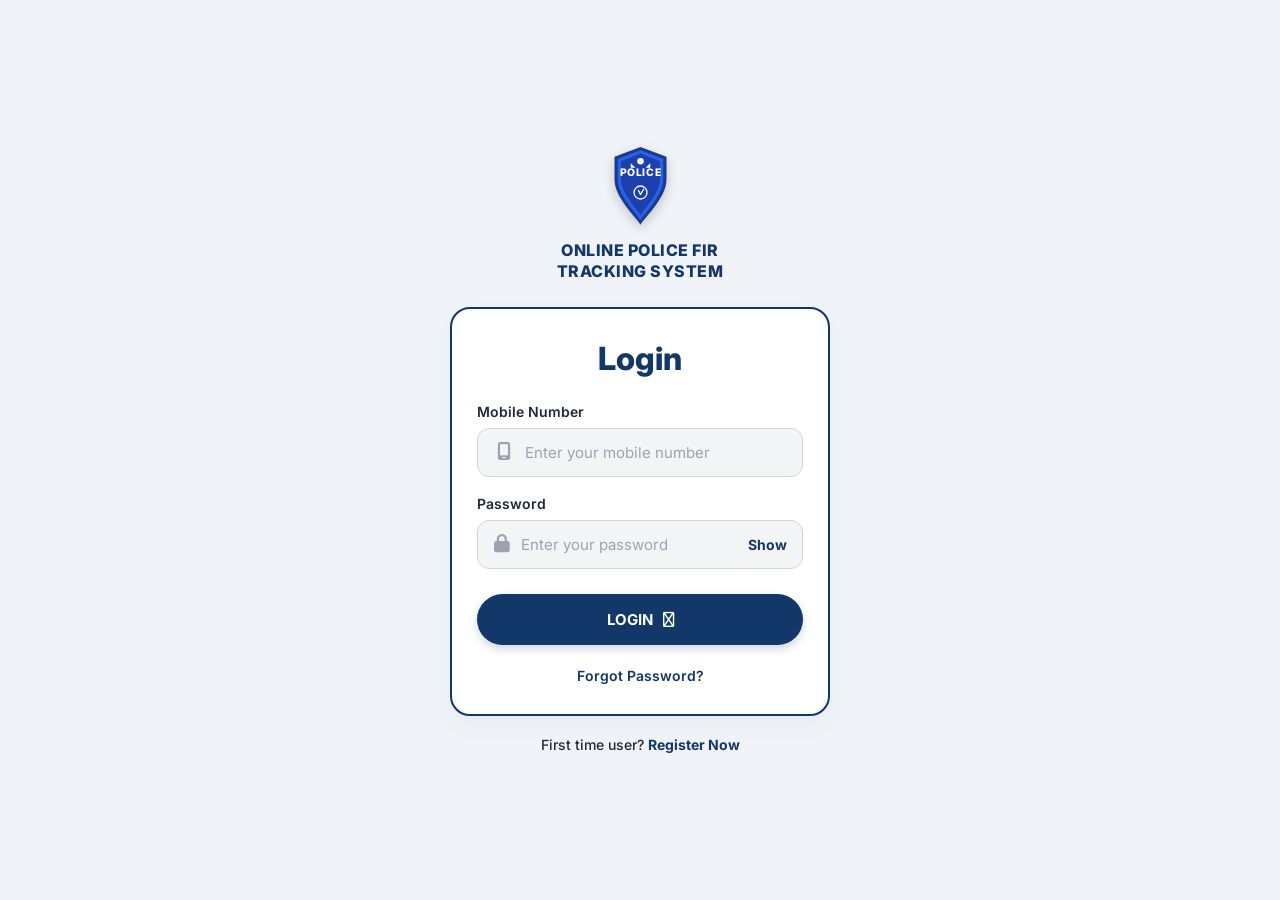
==== index.html @ 294a9d05 "Initial commit: Add FIR Tracking System login UI Design" ====
<!DOCTYPE html>
<html lang="en">
<head>
    <meta charset="UTF-8">
    <meta name="viewport" content="width=device-width, initial-scale=1.0">
    <title>Online Police FIR Tracking System - Login</title>
    <meta name="description" content="Login portal for the Online Police FIR Tracking System">
    <link rel="stylesheet" href="styles.css">
    <link href="https://fonts.googleapis.com/css2?family=Inter:wght@400;500;600;700;800&display=swap" rel="stylesheet">
    <link rel="stylesheet" href="https://cdnjs.cloudflare.com/ajax/libs/font-awesome/6.4.0/css/all.min.css">
</head>
<body>
    <div class="container">
        <div class="logo-section">
            <svg class="badge" viewBox="0 0 100 120" fill="none" xmlns="http://www.w3.org/2000/svg">
                <path d="M50 0L90 15V50C90 80 50 115 50 120C50 115 10 80 10 50V15L50 0Z" fill="#1e3a8a"/>
                <path d="M50 5L85 18.5V50C85 76.5 50 108 50 113C50 108 15 76.5 15 50V18.5L50 5Z" fill="#2563eb"/>
                <path d="M50 10L80 22V50C80 73 50 101 50 106C50 101 20 73 20 50V22L50 10Z" fill="#1e40af"/>
                <text x="50" y="45" font-family="Inter" font-weight="800" font-size="16" fill="white" text-anchor="middle" letter-spacing="1">POLICE</text>
                <circle cx="50" cy="70" r="10" stroke="white" stroke-width="2"/>
                <path d="M47 67L50 73L55 65" stroke="white" stroke-width="2" stroke-linecap="round" stroke-linejoin="round"/>
                <path d="M35 25L42 32L35 32Z" fill="white"/>
                <path d="M65 25L58 32L65 32Z" fill="white"/>
                <circle cx="50" cy="22" r="5" fill="white"/>
            </svg>
            <h1>ONLINE POLICE FIR<br>TRACKING SYSTEM</h1>
        </div>

        <div class="login-card">
            <h2>Login</h2>
            
            <form>
                <div class="input-group">
                    <label>Mobile Number</label>
                    <div class="input-wrapper">
                        <i class="fa-solid fa-mobile-screen"></i>
                        <input type="tel" placeholder="Enter your mobile number" aria-label="Mobile Number">
                    </div>
                </div>

                <div class="input-group">
                    <label>Password</label>
                    <div class="input-wrapper">
                        <i class="fa-solid fa-lock"></i>
                        <input type="password" placeholder="Enter your password" aria-label="Password">
                        <span class="show-password">Show</span>
                    </div>
                </div>

                <button type="button" class="login-btn">LOGIN <i class="fa-solid fa-arrow-right"></i></button>
                
                <a href="#" class="forgot-password">Forgot Password?</a>
            </form>
        </div>

        <div class="register-link">
            First time user? <a href="#">Register Now</a>
        </div>
    </div>
</body>
</html>
---- styles.css ----
:root {
    --primary-color: #123769; /* Dark blue matching design */
    --bg-color: #f0f4f9; /* Light grey-blue background */
    --text-color: #1f2937;
    --border-color: #d1d5db;
    --input-bg: #f3f4f6;
    --white: #ffffff;
}

* {
    margin: 0;
    padding: 0;
    box-sizing: border-box;
    font-family: 'Inter', sans-serif;
}

body {
    background-color: var(--bg-color);
    display: flex;
    justify-content: center;
    align-items: center;
    min-height: 100vh;
}

.container {
    width: 100%;
    max-width: 420px;
    padding: 20px;
    display: flex;
    flex-direction: column;
    align-items: center;
}

.logo-section {
    text-align: center;
    margin-bottom: 25px;
    display: flex;
    flex-direction: column;
    align-items: center;
}

.badge {
    width: 65px;
    height: auto;
    margin-bottom: 15px;
    filter: drop-shadow(0px 4px 6px rgba(0, 0, 0, 0.2));
}

h1 {
    color: var(--primary-color);
    font-size: 16px;
    font-weight: 800;
    line-height: 1.3;
    text-align: center;
    letter-spacing: 0.5px;
}

.login-card {
    background: var(--white);
    width: 100%;
    border-radius: 20px;
    border: 2px solid var(--primary-color);
    padding: 30px 25px;
    box-shadow: 0 10px 25px rgba(0,0,0,0.04);
    margin-bottom: 20px;
}

h2 {
    color: var(--primary-color);
    font-size: 32px;
    font-weight: 800;
    text-align: center;
    margin-bottom: 25px;
}

.input-group {
    margin-bottom: 18px;
}

.input-group label {
    display: block;
    color: var(--text-color);
    font-size: 14px;
    font-weight: 600;
    margin-bottom: 8px;
}

.input-wrapper {
    position: relative;
    display: flex;
    align-items: center;
    background: var(--input-bg);
    border: 1px solid var(--border-color);
    border-radius: 12px;
    padding: 0 15px;
    transition: all 0.2s ease;
}

.input-wrapper:focus-within {
    border-color: var(--primary-color);
    box-shadow: 0 0 0 2px rgba(18, 55, 105, 0.1);
    background: var(--white);
}

.input-wrapper i {
    color: #9ca3af;
    font-size: 18px;
    width: 24px;
    display: flex;
    justify-content: center;
}

.input-wrapper input {
    width: 100%;
    background: transparent;
    border: none;
    padding: 14px 10px;
    font-size: 15px;
    color: var(--text-color);
    outline: none;
}

.input-wrapper input::placeholder {
    color: #9ca3af;
    font-weight: 400;
}

.show-password {
    color: var(--primary-color);
    font-size: 14px;
    font-weight: 700;
    cursor: pointer;
    user-select: none;
    padding-left: 10px;
}

.login-btn {
    width: 100%;
    background: var(--primary-color);
    color: var(--white);
    border: none;
    border-radius: 30px;
    padding: 16px;
    font-size: 15px;
    font-weight: 700;
    cursor: pointer;
    display: flex;
    justify-content: center;
    align-items: center;
    gap: 10px;
    margin-top: 25px;
    transition: all 0.3s ease;
    box-shadow: 0 4px 10px rgba(18, 55, 105, 0.2);
}

.login-btn:hover {
    background: #0d284d;
    transform: translateY(-2px);
    box-shadow: 0 6px 15px rgba(18, 55, 105, 0.3);
}

.login-btn .fa-arrow-right {
    font-weight: 300;
}

.forgot-password {
    display: block;
    text-align: center;
    color: var(--primary-color);
    text-decoration: none;
    font-size: 14px;
    font-weight: 600;
    margin-top: 22px;
}

.forgot-password:hover {
    text-decoration: underline;
}

.register-link {
    text-align: center;
    color: var(--text-color);
    font-size: 14px;
    font-weight: 500;
}

.register-link a {
    color: var(--primary-color);
    text-decoration: none;
    font-weight: 700;
}

.register-link a:hover {
    text-decoration: underline;
}
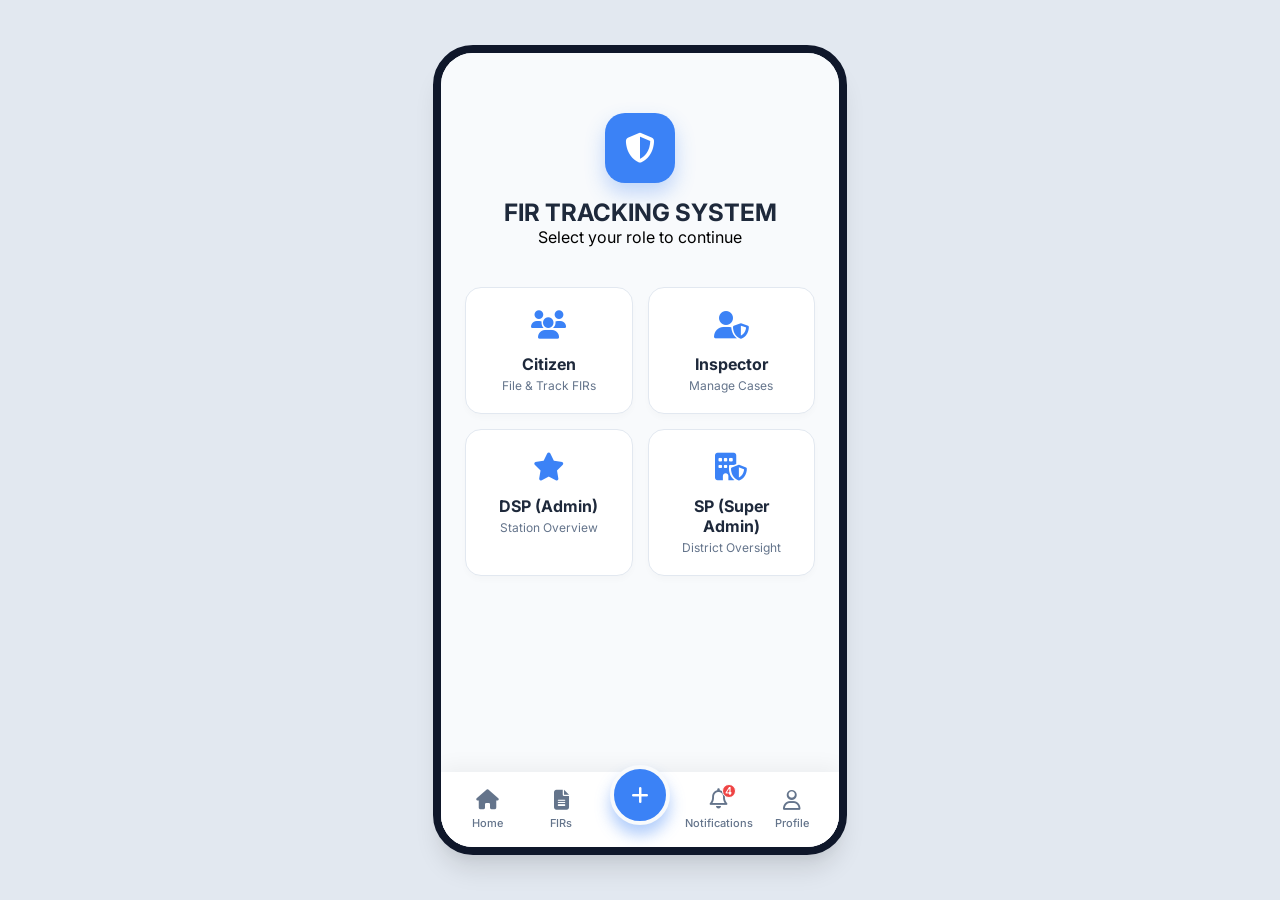
==== commit 4553aad9: "Complete FIR tracking UI SPA implementation" ====
--- a/index.html
+++ b/index.html
@@ -2,60 +2,390 @@
 <html lang="en">
 <head>
     <meta charset="UTF-8">
-    <meta name="viewport" content="width=device-width, initial-scale=1.0">
-    <title>Online Police FIR Tracking System - Login</title>
-    <meta name="description" content="Login portal for the Online Police FIR Tracking System">
-    <link rel="stylesheet" href="styles.css">
+    <meta name="viewport" content="width=device-width, initial-scale=1.0, maximum-scale=1.0, user-scalable=no">
+    <title>FIR Tracking System</title>
     <link href="https://fonts.googleapis.com/css2?family=Inter:wght@400;500;600;700;800&display=swap" rel="stylesheet">
     <link rel="stylesheet" href="https://cdnjs.cloudflare.com/ajax/libs/font-awesome/6.4.0/css/all.min.css">
+    <link rel="stylesheet" href="styles.css">
 </head>
 <body>
-    <div class="container">
-        <div class="logo-section">
-            <svg class="badge" viewBox="0 0 100 120" fill="none" xmlns="http://www.w3.org/2000/svg">
-                <path d="M50 0L90 15V50C90 80 50 115 50 120C50 115 10 80 10 50V15L50 0Z" fill="#1e3a8a"/>
-                <path d="M50 5L85 18.5V50C85 76.5 50 108 50 113C50 108 15 76.5 15 50V18.5L50 5Z" fill="#2563eb"/>
-                <path d="M50 10L80 22V50C80 73 50 101 50 106C50 101 20 73 20 50V22L50 10Z" fill="#1e40af"/>
-                <text x="50" y="45" font-family="Inter" font-weight="800" font-size="16" fill="white" text-anchor="middle" letter-spacing="1">POLICE</text>
-                <circle cx="50" cy="70" r="10" stroke="white" stroke-width="2"/>
-                <path d="M47 67L50 73L55 65" stroke="white" stroke-width="2" stroke-linecap="round" stroke-linejoin="round"/>
-                <path d="M35 25L42 32L35 32Z" fill="white"/>
-                <path d="M65 25L58 32L65 32Z" fill="white"/>
-                <circle cx="50" cy="22" r="5" fill="white"/>
-            </svg>
-            <h1>ONLINE POLICE FIR<br>TRACKING SYSTEM</h1>
-        </div>
-
-        <div class="login-card">
-            <h2>Login</h2>
-            
-            <form>
-                <div class="input-group">
-                    <label>Mobile Number</label>
-                    <div class="input-wrapper">
-                        <i class="fa-solid fa-mobile-screen"></i>
-                        <input type="tel" placeholder="Enter your mobile number" aria-label="Mobile Number">
-                    </div>
-                </div>
-
-                <div class="input-group">
-                    <label>Password</label>
-                    <div class="input-wrapper">
-                        <i class="fa-solid fa-lock"></i>
-                        <input type="password" placeholder="Enter your password" aria-label="Password">
-                        <span class="show-password">Show</span>
-                    </div>
-                </div>
-
-                <button type="button" class="login-btn">LOGIN <i class="fa-solid fa-arrow-right"></i></button>
-                
-                <a href="#" class="forgot-password">Forgot Password?</a>
-            </form>
-        </div>
-
-        <div class="register-link">
-            First time user? <a href="#">Register Now</a>
-        </div>
+    <div id="app" class="app-container">
+        <!-- SCREEN 0: Role Selection -->
+        <section id="role-selection" class="screen">
+            <div class="role-container">
+                <div class="logo-section">
+                    <div class="shield-icon">
+                        <i class="fa-solid fa-shield-halved"></i>
+                    </div>
+                    <h1>FIR TRACKING SYSTEM</h1>
+                    <p>Select your role to continue</p>
+                </div>
+                <div class="roles-grid">
+                    <div class="role-card" data-role="citizen">
+                        <div class="role-icon"><i class="fa-solid fa-users"></i></div>
+                        <h3>Citizen</h3>
+                        <p>File & Track FIRs</p>
+                    </div>
+                    <div class="role-card" data-role="inspector">
+                        <div class="role-icon"><i class="fa-solid fa-user-shield"></i></div>
+                        <h3>Inspector</h3>
+                        <p>Manage Cases</p>
+                    </div>
+                    <div class="role-card" data-role="dsp">
+                        <div class="role-icon"><i class="fa-solid fa-star"></i></div>
+                        <h3>DSP (Admin)</h3>
+                        <p>Station Overview</p>
+                    </div>
+                    <div class="role-card" data-role="sp">
+                        <div class="role-icon"><i class="fa-solid fa-building-shield"></i></div>
+                        <h3>SP (Super Admin)</h3>
+                        <p>District Oversight</p>
+                    </div>
+                </div>
+            </div>
+        </section>
+
+        <!-- SCREEN 1: Login -->
+        <section id="login" class="screen hidden">
+            <div class="login-container">
+                <div class="header-blue-bg"></div>
+                <div class="login-content">
+                    <div class="logo-section text-center">
+                        <div class="shield-icon outline">
+                            <i class="fa-solid fa-check"></i>
+                        </div>
+                        <h2>FIR TRACKING APP</h2>
+                    </div>
+                    
+                    <form id="login-form">
+                        <div class="input-group">
+                            <div class="input-wrapper">
+                                <i class="fa-solid fa-mobile-screen"></i>
+                                <input type="tel" placeholder="Mobile Number" required>
+                            </div>
+                        </div>
+
+                        <div class="input-group">
+                            <div class="input-wrapper">
+                                <i class="fa-solid fa-lock"></i>
+                                <input type="password" placeholder="Password" required>
+                            </div>
+                        </div>
+
+                        <button type="submit" class="btn btn-primary btn-block">Login</button>
+                    </form>
+
+                    <div class="text-center mt-3">
+                        <span class="text-gray">or</span> <a href="#" class="text-blue fw-600">Sign Up</a>
+                    </div>
+                </div>
+            </div>
+        </section>
+
+        <!-- SCREEN 2: Home -->
+        <section id="home" class="screen with-bottom-nav hidden">
+            <div class="header-top">
+                <div class="header-left">
+                    <i class="fa-solid fa-bars"></i>
+                    <span>Home</span>
+                </div>
+                <div class="header-right">
+                    <i class="fa-solid fa-search"></i>
+                    <div class="notification-badge">
+                        <i class="fa-solid fa-bell"></i>
+                        <span class="badge">2</span>
+                    </div>
+                </div>
+            </div>
+            
+            <div class="content-scrollable">
+                <div class="greeting">
+                    <h2>Hello, Satish 👋</h2>
+                </div>
+
+                <div class="action-cards">
+                    <div class="action-card primary" onclick="showScreen('register-fir')">
+                        <div class="action-icon"><i class="fa-solid fa-plus"></i></div>
+                        <div class="action-text">
+                            <h3>Register FIR</h3>
+                            <p>Report incident</p>
+                        </div>
+                    </div>
+                    <div class="action-card outline" onclick="showScreen('track-fir')">
+                        <div class="action-icon blue-text"><i class="fa-solid fa-search"></i></div>
+                        <div class="action-text">
+                            <h3 class="blue-text">Track FIR</h3>
+                            <p>Search FIR</p>
+                        </div>
+                    </div>
+                </div>
+
+                <div class="section-title">
+                    <h3>Your FIRs</h3>
+                </div>
+
+                <div class="fir-list">
+                    <div class="fir-card">
+                        <div class="fir-icon pending">A</div>
+                        <div class="fir-details">
+                            <h4>FIR #123456</h4>
+                            <p>April 22, 2024</p>
+                        </div>
+                        <div class="fir-status pill-pending">Pending</div>
+                    </div>
+                    <div class="fir-card">
+                        <div class="fir-icon closed">A</div>
+                        <div class="fir-details">
+                            <h4>FIR #123455</h4>
+                            <p>April 20, 2024</p>
+                        </div>
+                        <div class="fir-status pill-closed">Closed</div>
+                    </div>
+                </div>
+            </div>
+        </section>
+
+        <!-- SCREEN 3: Track FIR -->
+        <section id="track-fir" class="screen with-bottom-nav hidden">
+            <div class="header-top blue-fill">
+                <div class="header-left">
+                    <i class="fa-solid fa-arrow-left" onclick="showScreen('home')"></i>
+                    <span>Track FIR</span>
+                </div>
+                <div class="header-right">
+                    <i class="fa-solid fa-search"></i>
+                </div>
+            </div>
+            
+            <div class="content-scrollable tracking-content">
+                <div class="search-section">
+                    <label>Enter FIR ID</label>
+                    <div class="search-box">
+                        <i class="fa-solid fa-search"></i>
+                        <input type="text" placeholder="Enter FIR ID" value="123456">
+                        <button class="btn btn-sm">Search</button>
+                    </div>
+                </div>
+
+                <div class="section-title mt-4">
+                    <h3>Status:</h3>
+                </div>
+
+                <div class="timeline">
+                    <div class="timeline-item active">
+                        <div class="timeline-marker"></div>
+                        <div class="timeline-content">
+                            <div class="d-flex justify-between">
+                                <h4>Pending</h4>
+                                <span class="pill-pending">Pending</span>
+                            </div>
+                            <p>April 22, 2024</p>
+                        </div>
+                    </div>
+                    <div class="timeline-item">
+                        <div class="timeline-marker default"></div>
+                        <div class="timeline-content">
+                            <h4>FIR Registered</h4>
+                            <p>April 22, 2024</p>
+                        </div>
+                    </div>
+                    <div class="timeline-item">
+                        <div class="timeline-marker warning"></div>
+                        <div class="timeline-content">
+                            <h4>Under Investigation</h4>
+                            <p>Missing items</p>
+                        </div>
+                    </div>
+                    <div class="timeline-item last">
+                        <div class="timeline-marker default"></div>
+                        <div class="timeline-content">
+                            <h4>FIR Closed</h4>
+                            <p>In Progress</p>
+                        </div>
+                    </div>
+                </div>
+            </div>
+        </section>
+
+        <!-- SCREEN 4: Register FIR -->
+        <section id="register-fir" class="screen with-bottom-nav hidden">
+            <div class="header-top blue-fill">
+                <div class="header-left">
+                    <i class="fa-solid fa-arrow-left" onclick="showScreen('home')"></i>
+                    <span>Register FIR</span>
+                </div>
+            </div>
+            
+            <div class="content-scrollable registration-content">
+                <form id="registration-form" class="form-container">
+                    <div class="input-group">
+                        <label>Incident Type / Crime Category</label>
+                        <select required>
+                            <option value="">Select Category</option>
+                            <option value="theft">Theft / Robbery</option>
+                            <option value="assault">Assault</option>
+                            <option value="fraud">Fraud / Cybercrime</option>
+                            <option value="other">Other</option>
+                        </select>
+                    </div>
+
+                    <div class="input-group">
+                        <label>Incident Date & Time</label>
+                        <input type="datetime-local" required>
+                    </div>
+
+                    <div class="input-group">
+                        <label>Incident Location</label>
+                        <input type="text" placeholder="Enter exact location" required>
+                    </div>
+
+                    <div class="input-group">
+                        <label>Detailed Description</label>
+                        <textarea rows="4" placeholder="Describe the incident in detail..." required></textarea>
+                    </div>
+
+                    <div class="upload-section">
+                        <div class="upload-box">
+                            <i class="fa-solid fa-camera"></i>
+                            <span>Upload Evidence (Images/Video)</span>
+                        </div>
+                    </div>
+
+                    <button type="submit" class="btn btn-primary btn-block mt-4">Submit FIR</button>
+                </form>
+            </div>
+        </section>
+
+        <!-- SCREEN 5: Notifications -->
+        <section id="notifications" class="screen with-bottom-nav hidden">
+            <div class="header-top">
+                <div class="header-left">
+                    <i class="fa-solid fa-arrow-left" onclick="showScreen('home')"></i>
+                    <span>Notifications</span>
+                </div>
+            </div>
+            
+            <div class="content-scrollable notifications-content">
+                <div class="timeline">
+                    <div class="timeline-item active no-line">
+                        <div class="timeline-icon bg-blue-light"><i class="fa-solid fa-suitcase"></i></div>
+                        <div class="timeline-content">
+                            <div class="d-flex justify-between">
+                                <h4>Court date set for <br>FIR #123456 tomorrow <br>at 10 AM</h4>
+                                <span class="time-text">1 hour ago</span>
+                            </div>
+                        </div>
+                    </div>
+                    <div class="timeline-item no-line">
+                        <div class="timeline-icon bg-gray-light"><i class="fa-solid fa-file-lines"></i></div>
+                        <div class="timeline-content">
+                            <div class="d-flex justify-between">
+                                <h4>Case status updated to <br>Under Investigation</h4>
+                                <span class="time-text">Yesterday</span>
+                            </div>
+                            <p>Track FIR app</p>
+                        </div>
+                    </div>
+                    <div class="timeline-item last no-line">
+                        <div class="timeline-icon bg-blue-light"><i class="fa-solid fa-suitcase"></i></div>
+                        <div class="timeline-content">
+                            <div class="d-flex justify-between">
+                                <h4>Evidence updated for <br>FIR #12356</h4>
+                                <span class="time-text">2 days ago</span>
+                            </div>
+                            <p>Mobile App</p>
+                        </div>
+                    </div>
+                </div>
+            </div>
+        </section>
+
+        <!-- SCREEN 6: Dashboard (Admin preview or Profile stats) -->
+        <section id="dashboard" class="screen with-bottom-nav hidden">
+            <div class="header-top">
+                <div class="header-left">
+                    <i class="fa-solid fa-bars"></i>
+                    <span>Dashboard</span>
+                </div>
+                <div class="header-right">
+                    <img src="https://ui-avatars.com/api/?name=Satish&background=1e3a8a&color=fff" alt="Profile" class="profile-img-sm">
+                </div>
+            </div>
+            
+            <div class="content-scrollable dashboard-content">
+                <div class="stats-hero">
+                    <div class="stats-left">
+                        <p>Total FIRs</p>
+                        <h2>120</h2>
+                    </div>
+                    <div class="stats-right">
+                        <h2>80 <i class="fa-solid fa-arrow-trend-up"></i></h2>
+                        <div class="pill-growth"><i class="fa-solid fa-circle text-xs"></i> 52%</div>
+                    </div>
+                </div>
+
+                <div class="card mt-4">
+                    <h3>Crime Statistics</h3>
+                    <div class="chart-tabs">
+                        <span class="tab active">TW</span>
+                        <span class="tab">1M</span>
+                        <span class="tab">6M</span>
+                        <span class="tab">5M</span>
+                        <span class="tab">1Y</span>
+                    </div>
+                    <div class="chart-container">
+                        <canvas id="crimeStatsChart"></canvas>
+                    </div>
+                </div>
+
+                <div class="card mt-4 mb-4">
+                    <h3>FIR Status</h3>
+                    <div class="d-flex align-center">
+                        <div class="status-legend">
+                            <div class="legend-item"><span class="dot closed"></span> Closed <span>22%</span></div>
+                            <div class="legend-item"><span class="dot investigation"></span> Under Investigation <span>20%</span></div>
+                            <div class="legend-item"><span class="dot pending"></span> Pending <span>20%</span></div>
+                        </div>
+                        <div class="pie-container">
+                            <canvas id="statusPieChart"></canvas>
+                            <div class="pie-center-text">52%</div>
+                        </div>
+                    </div>
+                </div>
+            </div>
+        </section>
+
+        <!-- Bottom Navigation -->
+        <nav id="bottom-nav" class="bottom-nav hidden">
+            <div class="nav-item" id="nav-home" onclick="showScreen('home')">
+                <i class="fa-solid fa-house"></i>
+                <span>Home</span>
+            </div>
+            <div class="nav-item" id="nav-firs" onclick="showScreen('track-fir')">
+                <i class="fa-solid fa-file-lines"></i>
+                <span>FIRs</span>
+            </div>
+            <div class="nav-item fab-item" id="nav-add" onclick="showScreen('register-fir')">
+                <div class="fab">
+                    <i class="fa-solid fa-plus"></i>
+                </div>
+            </div>
+            <div class="nav-item" id="nav-notifications" onclick="showScreen('notifications')">
+                <div class="rel">
+                    <i class="fa-regular fa-bell"></i>
+                    <span class="nav-badge">4</span>
+                </div>
+                <span>Notifications</span>
+            </div>
+            <div class="nav-item" id="nav-profile" onclick="showScreen('dashboard')">
+                <i class="fa-regular fa-user"></i>
+                <span>Profile</span>
+            </div>
+        </nav>
     </div>
+
+    <!-- Scripts -->
+    <script src="https://cdn.jsdelivr.net/npm/chart.js"></script>
+    <script src="app.js"></script>
 </body>
 </html>
--- a/styles.css
+++ b/styles.css
@@ -1,10 +1,16 @@
 :root {
-    --primary-color: #123769; /* Dark blue matching design */
-    --bg-color: #f0f4f9; /* Light grey-blue background */
-    --text-color: #1f2937;
-    --border-color: #d1d5db;
-    --input-bg: #f3f4f6;
+    --primary: #3b82f6; /* Modern Blue */
+    --primary-dark: #1e3a8a;
+    --primary-light: #eff6ff;
+    --bg-color: #f8fafc;
+    --text-main: #1e293b;
+    --text-muted: #64748b;
     --white: #ffffff;
+    --border: #e2e8f0;
+    
+    --success: #10b981;
+    --warning: #f59e0b;
+    --danger: #ef4444;
 }
 
 * {
@@ -12,184 +18,405 @@
     padding: 0;
     box-sizing: border-box;
     font-family: 'Inter', sans-serif;
+    -webkit-tap-highlight-color: transparent;
 }
 
 body {
-    background-color: var(--bg-color);
+    background-color: #e2e8f0; /* Darker backdrop for web */
     display: flex;
     justify-content: center;
     align-items: center;
     min-height: 100vh;
 }
 
-.container {
+/* App Container (Mobile Frame) */
+.app-container {
     width: 100%;
-    max-width: 420px;
-    padding: 20px;
+    max-width: 414px; /* iPhone Max width */
+    height: 100vh;
+    max-height: 896px;
+    background: var(--bg-color);
+    position: relative;
+    overflow: hidden;
+    box-shadow: 0 20px 25px -5px rgba(0, 0, 0, 0.1), 0 10px 10px -5px rgba(0, 0, 0, 0.04);
+}
+
+@media (min-width: 420px) {
+    .app-container {
+        height: 90vh;
+        border-radius: 40px;
+        border: 8px solid #0f172a;
+    }
+}
+
+/* Screen visibility */
+.screen {
+    position: absolute;
+    top: 0;
+    left: 0;
+    width: 100%;
+    height: 100%;
     display: flex;
     flex-direction: column;
-    align-items: center;
-}
-
-.logo-section {
+    background: var(--bg-color);
+    transition: opacity 0.3s ease, transform 0.3s ease;
+    opacity: 1;
+    z-index: 10;
+}
+
+.screen.hidden {
+    display: none;
+    opacity: 0;
+}
+
+.screen.with-bottom-nav {
+    height: calc(100% - 70px);
+}
+
+/* Typography & Utilities */
+h1, h2, h3, h4 { color: var(--text-main); font-weight: 700; }
+.text-center { text-align: center; }
+.text-gray { color: var(--text-muted); }
+.text-blue { color: var(--primary); }
+.blue-text { color: var(--primary) !important; }
+.fw-600 { font-weight: 600; }
+.mt-3 { margin-top: 15px; }
+.mt-4 { margin-top: 25px; }
+.mb-4 { margin-bottom: 25px; }
+.d-flex { display: flex; }
+.justify-between { justify-content: space-between; }
+.align-center { align-items: center; }
+
+/* Buttons */
+.btn {
+    padding: 14px 20px;
+    border-radius: 12px;
+    font-size: 16px;
+    font-weight: 600;
+    cursor: pointer;
+    border: none;
+    transition: all 0.2s;
     text-align: center;
-    margin-bottom: 25px;
-    display: flex;
-    flex-direction: column;
-    align-items: center;
-}
-
-.badge {
-    width: 65px;
-    height: auto;
-    margin-bottom: 15px;
-    filter: drop-shadow(0px 4px 6px rgba(0, 0, 0, 0.2));
-}
-
-h1 {
-    color: var(--primary-color);
-    font-size: 16px;
-    font-weight: 800;
-    line-height: 1.3;
-    text-align: center;
-    letter-spacing: 0.5px;
-}
-
-.login-card {
-    background: var(--white);
-    width: 100%;
-    border-radius: 20px;
-    border: 2px solid var(--primary-color);
-    padding: 30px 25px;
-    box-shadow: 0 10px 25px rgba(0,0,0,0.04);
+}
+.btn-primary {
+    background: var(--primary);
+    color: var(--white);
+    box-shadow: 0 4px 14px rgba(59, 130, 246, 0.4);
+}
+.btn-primary:active { transform: scale(0.98); }
+.btn-block { width: 100%; display: block; }
+.btn-sm { padding: 8px 16px; font-size: 14px; border-radius: 8px; background: var(--primary); color: white;}
+
+/* Inputs */
+.input-group {
     margin-bottom: 20px;
 }
-
-h2 {
-    color: var(--primary-color);
-    font-size: 32px;
-    font-weight: 800;
-    text-align: center;
-    margin-bottom: 25px;
-}
-
-.input-group {
-    margin-bottom: 18px;
-}
-
 .input-group label {
     display: block;
-    color: var(--text-color);
+    margin-bottom: 8px;
     font-size: 14px;
     font-weight: 600;
-    margin-bottom: 8px;
-}
-
+    color: var(--text-main);
+}
 .input-wrapper {
-    position: relative;
-    display: flex;
-    align-items: center;
-    background: var(--input-bg);
-    border: 1px solid var(--border-color);
+    display: flex;
+    align-items: center;
+    background: var(--white);
+    border: 1px solid var(--border);
     border-radius: 12px;
     padding: 0 15px;
+    height: 52px;
     transition: all 0.2s ease;
 }
-
 .input-wrapper:focus-within {
-    border-color: var(--primary-color);
-    box-shadow: 0 0 0 2px rgba(18, 55, 105, 0.1);
-    background: var(--white);
-}
-
+    border-color: var(--primary);
+    box-shadow: 0 0 0 2px rgba(59, 130, 246, 0.1);
+}
 .input-wrapper i {
-    color: #9ca3af;
+    color: var(--text-muted);
     font-size: 18px;
     width: 24px;
     display: flex;
     justify-content: center;
 }
-
 .input-wrapper input {
+    border: none;
+    outline: none;
+    background: transparent;
     width: 100%;
-    background: transparent;
-    border: none;
-    padding: 14px 10px;
+    height: 100%;
+    padding-left: 10px;
     font-size: 15px;
-    color: var(--text-color);
+}
+.form-container select, .form-container input[type="datetime-local"], .form-container input[type="text"], .form-container textarea {
+    width: 100%;
+    border: 1px solid var(--border);
+    border-radius: 12px;
+    padding: 14px;
+    font-size: 15px;
     outline: none;
-}
-
-.input-wrapper input::placeholder {
-    color: #9ca3af;
-    font-weight: 400;
-}
-
-.show-password {
-    color: var(--primary-color);
-    font-size: 14px;
-    font-weight: 700;
+    background: var(--white);
+}
+.form-container select:focus, .form-container input:focus, .form-container textarea:focus {
+    border-color: var(--primary);
+}
+
+/* Headers */
+.header-top {
+    height: 60px;
+    display: flex;
+    justify-content: space-between;
+    align-items: center;
+    padding: 0 24px;
+    font-size: 20px;
+    z-index: 20;
+    background: var(--bg-color);
+}
+.header-top.blue-fill {
+    background: var(--primary);
+    color: white;
+}
+.header-top.blue-fill i { color: white; }
+.header-left { display: flex; align-items: center; gap: 15px; font-weight: 600; }
+.header-right { display: flex; align-items: center; gap: 15px;}
+.header-top i { color: var(--text-main); cursor: pointer; }
+
+/* Scrollable Content Area */
+.content-scrollable {
+    flex: 1;
+    overflow-y: auto;
+    padding: 20px 24px;
+    padding-bottom: 40px; /* buffer for bottom nav */
+}
+.content-scrollable::-webkit-scrollbar { width: 0; }
+
+/* --- Screen specific styles --- */
+
+/* Screen 0: Role Selection */
+.role-container {
+    padding: 40px 24px;
+    height: 100%;
+    display: flex;
+    flex-direction: column;
+}
+.role-container .logo-section {
+    align-items: center;
+    margin-bottom: 40px;
+    margin-top: 20px;
+    text-align: center;
+}
+.shield-icon {
+    width: 70px;
+    height: 70px;
+    background: var(--primary);
+    color: white;
+    font-size: 30px;
+    display: flex;
+    align-items: center;
+    justify-content: center;
+    border-radius: 20px;
+    margin: 0 auto 15px auto;
+    box-shadow: 0 10px 20px rgba(59, 130, 246, 0.3);
+}
+.roles-grid {
+    display: grid;
+    grid-template-columns: 1fr 1fr;
+    gap: 15px;
+}
+.role-card {
+    background: white;
+    border: 1px solid var(--border);
+    border-radius: 16px;
+    padding: 20px;
+    text-align: center;
     cursor: pointer;
-    user-select: none;
-    padding-left: 10px;
-}
-
-.login-btn {
-    width: 100%;
-    background: var(--primary-color);
-    color: var(--white);
-    border: none;
-    border-radius: 30px;
-    padding: 16px;
-    font-size: 15px;
-    font-weight: 700;
+    transition: all 0.2s;
+    box-shadow: 0 4px 6px rgba(0,0,0,0.02);
+}
+.role-card:active {
+    transform: scale(0.95);
+    border-color: var(--primary);
+}
+.role-icon {
+    font-size: 28px;
+    color: var(--primary);
+    margin-bottom: 12px;
+}
+.role-card h3 { font-size: 16px; margin-bottom: 4px; }
+.role-card p { font-size: 12px; color: var(--text-muted); }
+
+/* Screen 1: Login */
+#login { background: white; }
+.header-blue-bg {
+    height: 250px;
+    background: linear-gradient(180deg, var(--primary-light) 0%, white 100%);
+    position: absolute;
+    top: 0; width: 100%; z-index: -1;
+}
+.login-content { padding: 40px 30px; margin-top: 40px;}
+.shield-icon.outline { background: white; color: var(--primary); border: 2px solid var(--primary); box-shadow: none; }
+
+/* Screen 2: Home */
+.greeting { margin-bottom: 25px; }
+.notification-badge { position: relative; }
+.notification-badge .badge {
+    position: absolute;
+    top: -5px; right: -5px;
+    background: var(--danger);
+    color: white; font-size: 10px;
+    width: 14px; height: 14px;
+    border-radius: 50%;
+    display: flex; align-items: center; justify-content: center;
+}
+.action-cards { display: grid; gap: 15px; margin-bottom: 30px; }
+.action-card {
+    border-radius: 16px;
+    padding: 20px;
+    display: flex;
+    align-items: center;
+    gap: 15px;
     cursor: pointer;
-    display: flex;
-    justify-content: center;
-    align-items: center;
-    gap: 10px;
-    margin-top: 25px;
-    transition: all 0.3s ease;
-    box-shadow: 0 4px 10px rgba(18, 55, 105, 0.2);
-}
-
-.login-btn:hover {
-    background: #0d284d;
-    transform: translateY(-2px);
-    box-shadow: 0 6px 15px rgba(18, 55, 105, 0.3);
-}
-
-.login-btn .fa-arrow-right {
-    font-weight: 300;
-}
-
-.forgot-password {
-    display: block;
-    text-align: center;
-    color: var(--primary-color);
-    text-decoration: none;
-    font-size: 14px;
-    font-weight: 600;
-    margin-top: 22px;
-}
-
-.forgot-password:hover {
-    text-decoration: underline;
-}
-
-.register-link {
-    text-align: center;
-    color: var(--text-color);
-    font-size: 14px;
-    font-weight: 500;
-}
-
-.register-link a {
-    color: var(--primary-color);
-    text-decoration: none;
-    font-weight: 700;
-}
-
-.register-link a:hover {
-    text-decoration: underline;
-}
+}
+.action-card.primary { background: var(--primary); color: white; box-shadow: 0 10px 20px rgba(59, 130, 246, 0.2); }
+.action-card.primary h3, .action-card.primary p { color: white; }
+.action-card .action-icon {
+    width: 45px; height: 45px;
+    background: rgba(255,255,255,0.2);
+    border-radius: 50%;
+    display: flex; align-items: center; justify-content: center;
+    font-size: 20px; color: white;
+}
+.action-card.outline { background: white; border: 1px solid var(--border); }
+.action-card.outline .action-icon { background: var(--primary-light); color: var(--primary); }
+.section-title h3 { font-size: 16px; color: var(--text-muted); margin-bottom: 15px; }
+
+/* FIR Lists */
+.fir-list { display: flex; flex-direction: column; gap: 12px; }
+.fir-card {
+    background: white; border-radius: 16px; padding: 15px;
+    display: flex; align-items: center; justify-content: space-between;
+    box-shadow: 0 2px 8px rgba(0,0,0,0.02); border: 1px solid var(--border);
+}
+.fir-icon {
+    width: 40px; height: 40px; border-radius: 12px;
+    display: flex; align-items: center; justify-content: center;
+    font-weight: bold; font-size: 18px;
+}
+.fir-icon.pending { background: #fef3c7; color: var(--warning); }
+.fir-icon.closed { background: #d1fae5; color: var(--success); }
+.fir-details { flex: 1; margin-left: 15px; }
+.fir-details h4 { font-size: 15px; margin-bottom: 3px; }
+.fir-details p { font-size: 12px; color: var(--text-muted); }
+
+/* Badges / Pills */
+.fir-status { font-size: 12px; font-weight: 600; padding: 6px 12px; border-radius: 20px; }
+.pill-pending { background: #fef3c7; color: #b45309; }
+.pill-closed { background: #d1fae5; color: #047857; }
+.pill-growth { background: white; color: var(--success); padding: 4px 8px; border-radius: 12px; font-size: 12px; font-weight: 600; }
+
+/* Tracking / Timeline */
+.tracking-content { background: white; padding-top: 0; }
+.search-section {
+    background: white; padding: 20px; border-radius: 16px;
+    box-shadow: 0 4px 15px rgba(0,0,0,0.05); margin-top: -20px; transform: translateY(-10px);
+}
+.search-box { display: flex; align-items: center; gap: 10px; border: 1px solid var(--border); border-radius: 12px; padding: 5px 5px 5px 15px; margin-top: 10px; }
+.search-box input { border: none !important; flex: 1; outline: none; padding: 0 !important; background: transparent !important; }
+.search-box i { color: var(--text-muted); width: 24px; display: flex; justify-content: center; }
+
+.timeline { padding-left: 10px; margin-top: 20px; }
+.timeline-item { position: relative; padding-left: 30px; padding-bottom: 30px; }
+.timeline-item::before { content: ''; position: absolute; left: 6px; top: 15px; bottom: 0; width: 2px; background: var(--border); }
+.timeline-item.last::before { display: none; }
+.timeline-item.no-line::before { display: none; }
+
+.timeline-marker {
+    position: absolute; left: 0; top: 2px; width: 14px; height: 14px; border-radius: 50%;
+    border: 3px solid white; box-shadow: 0 0 0 1px var(--border);
+}
+.timeline-item.active .timeline-marker { background: var(--warning); box-shadow: 0 0 0 2px var(--warning); border: 2px solid white; }
+.timeline-marker.default { background: white; }
+.timeline-marker.warning { background: var(--warning); }
+.timeline-content h4 { font-size: 15px; margin-bottom: 4px; }
+.timeline-content p { font-size: 13px; color: var(--text-muted); }
+
+/* Registration Form */
+.registration-content { background: var(--bg-color); }
+.form-container { background: white; padding: 25px 20px; border-radius: 20px; box-shadow: 0 4px 15px rgba(0,0,0,0.03); margin-top: -10px; }
+.upload-section { margin-top: 20px; }
+.upload-box {
+    border: 2px dashed #cbd5e1; border-radius: 16px; padding: 30px;
+    display: flex; flex-direction: column; align-items: center; gap: 10px;
+    color: var(--text-muted); cursor: pointer; transition: all 0.2s;
+}
+.upload-box:hover { background: var(--primary-light); border-color: var(--primary); color: var(--primary); }
+.upload-box i { font-size: 24px; }
+
+/* Notifications */
+.timeline-icon {
+    position: absolute; left: -10px; top: 0; width: 40px; height: 40px; border-radius: 12px;
+    display: flex; align-items: center; justify-content: center;
+}
+.bg-blue-light { background: var(--primary-light); color: var(--primary); }
+.bg-gray-light { background: #f1f5f9; color: var(--text-muted); }
+.notifications-content .timeline-item { padding-left: 45px; padding-bottom: 25px; margin-bottom: 10px; background: white; border-radius: 16px; padding-top: 15px; padding-right: 15px; }
+.notifications-content .timeline-item .timeline-icon { top: 15px; left: 15px; }
+.notifications-content .timeline-content { padding-left: 20px; }
+.time-text { font-size: 11px; color: #94a3b8; }
+
+/* Dashboard */
+.dashboard-content .stats-hero {
+    background: linear-gradient(135deg, var(--primary) 0%, var(--primary-dark) 100%);
+    border-radius: 20px; padding: 25px; color: white; display: flex; justify-content: space-between; align-items: flex-end;
+    box-shadow: 0 10px 20px rgba(59, 130, 246, 0.3);
+}
+.stats-hero h2 { font-size: 36px; color: white; margin-top: 5px; }
+.stats-right { text-align: right; }
+.stats-right h2 { display: flex; align-items: center; gap: 5px; font-size: 28px; }
+.card { background: white; border-radius: 20px; padding: 20px; box-shadow: 0 4px 10px rgba(0,0,0,0.02); }
+.chart-tabs { display: flex; gap: 15px; margin-bottom: 20px; margin-top: 15px; }
+.chart-tabs .tab { font-size: 12px; color: var(--text-muted); font-weight: 600; cursor: pointer; }
+.chart-tabs .tab.active { color: var(--primary); border-bottom: 2px solid var(--primary); padding-bottom: 4px; }
+.chart-container { height: 150px; width: 100%; }
+.profile-img-sm { width: 36px; height: 36px; border-radius: 50%; }
+
+.pie-container { position: relative; width: 120px; height: 120px; }
+.pie-center-text { position: absolute; top: 50%; left: 50%; transform: translate(-50%, -50%); font-weight: 700; font-size: 18px; }
+.status-legend { flex: 1; display: flex; flex-direction: column; gap: 12px; }
+.legend-item { display: flex; align-items: center; font-size: 13px; font-weight: 500; }
+.legend-item span:last-child { margin-left: auto; font-weight: 700; }
+.dot { width: 10px; height: 10px; border-radius: 50%; margin-right: 10px; }
+.dot.closed { background: var(--success); }
+.dot.investigation { background: var(--warning); }
+.dot.pending { background: var(--danger); }
+
+/* Bottom Navigation */
+.bottom-nav {
+    position: absolute; bottom: 0; left: 0; width: 100%; height: 75px;
+    background: white; display: flex; justify-content: space-around; align-items: center;
+    box-shadow: 0 -5px 20px rgba(0,0,0,0.05); z-index: 50; padding: 0 10px;
+}
+.nav-item {
+    display: flex; flex-direction: column; align-items: center; justify-content: center; gap: 6px;
+    color: var(--text-muted); cursor: pointer; transition: color 0.2s; width: 60px;
+}
+.nav-item i { font-size: 20px; }
+.nav-item span { font-size: 11px; font-weight: 500; }
+.nav-item.active { color: var(--primary); }
+
+.fab-item { position: relative; width: 70px; }
+.fab {
+    position: absolute; top: -45px; left: 50%; transform: translateX(-50%);
+    width: 60px; height: 60px; background: var(--primary); color: white;
+    border-radius: 50%; border: 4px solid var(--bg-color);
+    display: flex; justify-content: center; align-items: center; font-size: 24px;
+    box-shadow: 0 10px 15px rgba(59, 130, 246, 0.4); z-index: 100;
+}
+.fab:active { transform: translateX(-50%) scale(0.95); }
+
+.rel { position: relative; }
+.nav-badge {
+    position: absolute; top: -5px; right: -8px; background: var(--danger); color: white;
+    font-size: 9px; width: 14px; height: 14px; border-radius: 50%;
+    display: flex; align-items: center; justify-content: center; font-weight: bold; border: 1px solid white;
+}
